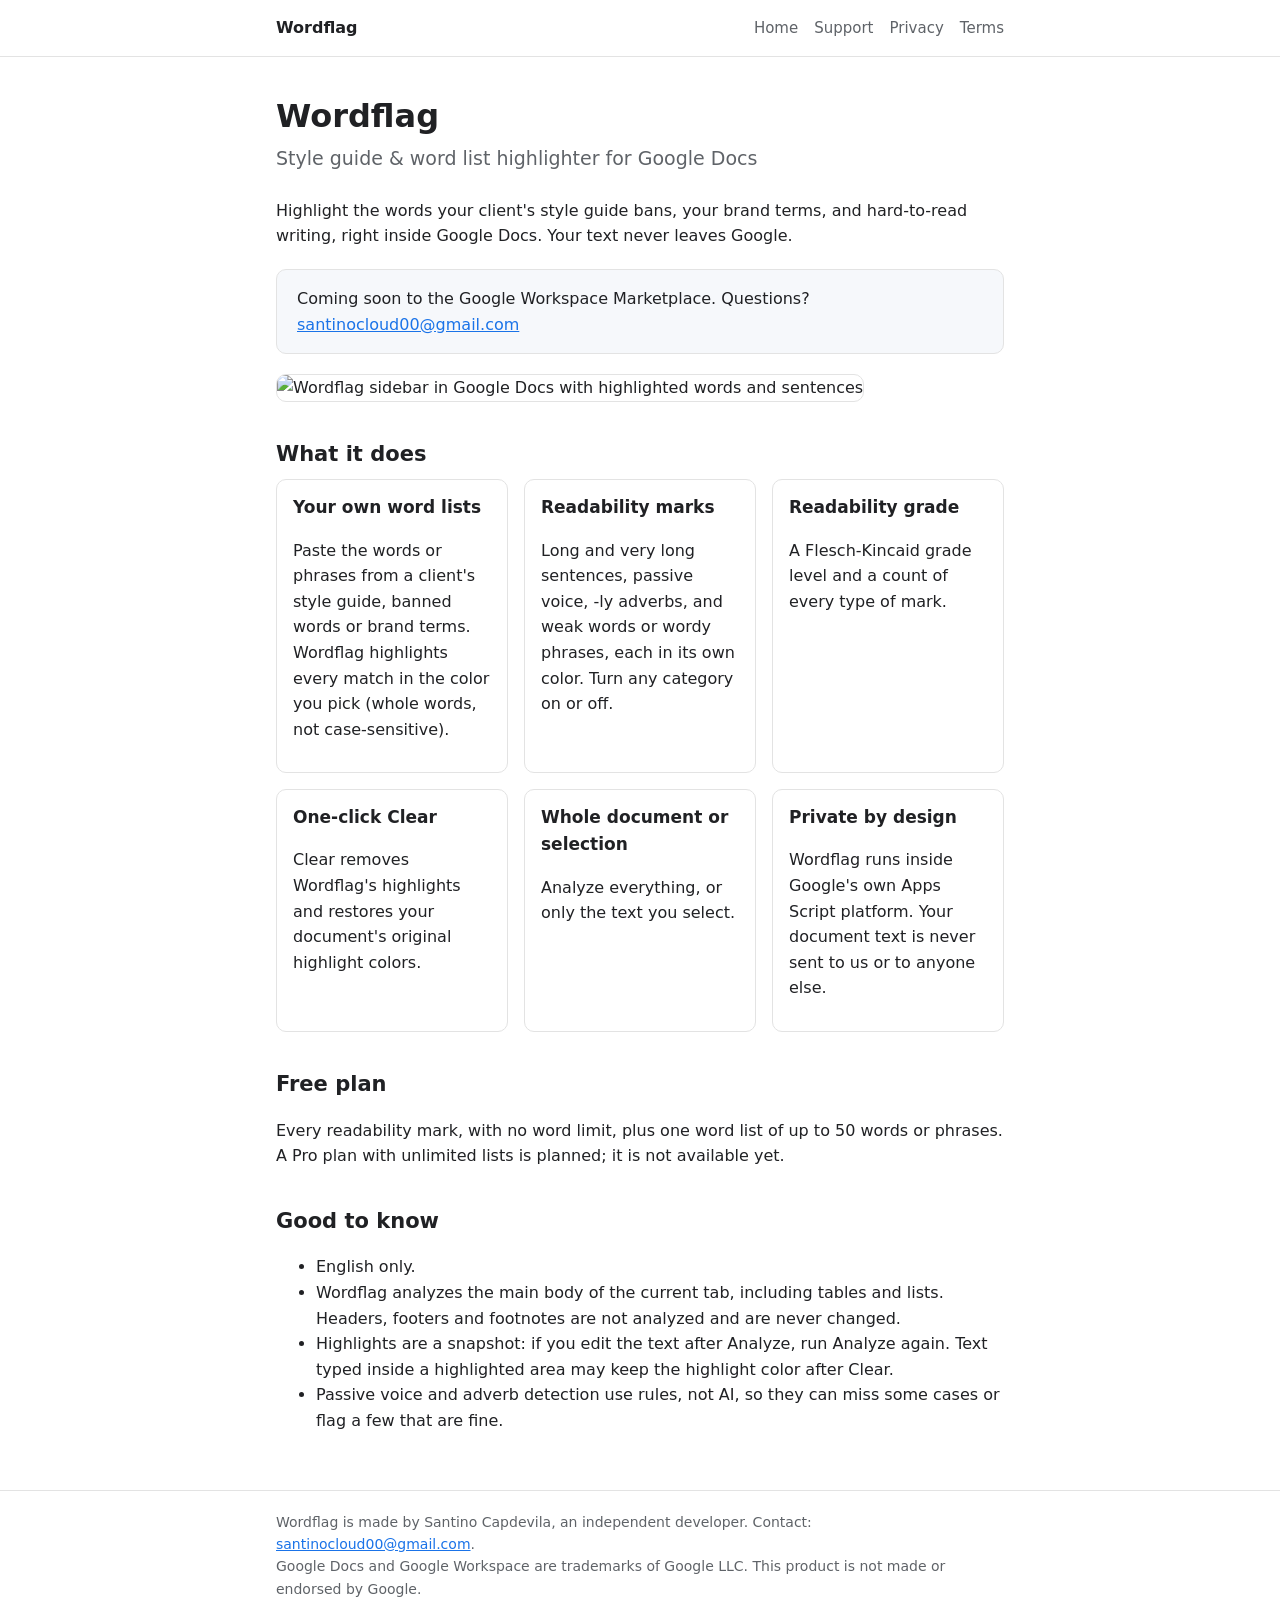
==== wordflag/index.html @ ca5a8b22 "Wordflag pages: home, privacy, terms, support" ====
<!doctype html>
<html lang="en">
<head>
<meta charset="utf-8">
<meta name="viewport" content="width=device-width, initial-scale=1">
<title>Wordflag: Style guide &amp; word list highlighter for Google Docs</title>
<meta name="description" content="Highlight the words your client&#39;s style guide bans, your brand terms, and hard-to-read writing, right inside Google Docs. Your text never leaves Google.">

<link rel="stylesheet" href="/site.css">
</head>
<body>
<header><div class="in"><a class="brand" href="/wordflag/">Wordflag</a><nav><a href="/wordflag/">Home</a><a href="/wordflag/support.html">Support</a><a href="/wordflag/privacy.html">Privacy</a><a href="/wordflag/terms.html">Terms</a></nav></div></header>
<main>

<h1>Wordflag</h1>
<p class="lead">Style guide &amp; word list highlighter for Google Docs</p>
<p>Highlight the words your client&#39;s style guide bans, your brand terms, and hard-to-read writing, right inside Google Docs. Your text never leaves Google.</p>
<p class="box">Coming soon to the Google Workspace Marketplace. Questions? <a href="mailto:santinocloud00@gmail.com">santinocloud00@gmail.com</a></p>
<img class="shot" src="screenshot-1.png" alt="Wordflag sidebar in Google Docs with highlighted words and sentences">
<h2>What it does</h2>
<div class="grid">
<div><h3>Your own word lists</h3><p>Paste the words or phrases from a client&#39;s style guide, banned words or brand terms. Wordflag highlights every match in the color you pick (whole words, not case-sensitive).</p></div>
<div><h3>Readability marks</h3><p>Long and very long sentences, passive voice, -ly adverbs, and weak words or wordy phrases, each in its own color. Turn any category on or off.</p></div>
<div><h3>Readability grade</h3><p>A Flesch-Kincaid grade level and a count of every type of mark.</p></div>
<div><h3>One-click Clear</h3><p>Clear removes Wordflag&#39;s highlights and restores your document&#39;s original highlight colors.</p></div>
<div><h3>Whole document or selection</h3><p>Analyze everything, or only the text you select.</p></div>
<div><h3>Private by design</h3><p>Wordflag runs inside Google&#39;s own Apps Script platform. Your document text is never sent to us or to anyone else.</p></div>
</div>
<h2>Free plan</h2>
<p>Every readability mark, with no word limit, plus one word list of up to 50 words or phrases. A Pro plan with unlimited lists is planned; it is not available yet.</p>
<h2>Good to know</h2>
<ul><li>English only.</li><li>Wordflag analyzes the main body of the current tab, including tables and lists. Headers, footers and footnotes are not analyzed and are never changed.</li><li>Highlights are a snapshot: if you edit the text after Analyze, run Analyze again. Text typed inside a highlighted area may keep the highlight color after Clear.</li><li>Passive voice and adverb detection use rules, not AI, so they can miss some cases or flag a few that are fine.</li></ul>

</main>
<footer><div class="in">Wordflag is made by Santino Capdevila, an independent developer. Contact: <a href="mailto:santinocloud00@gmail.com">santinocloud00@gmail.com</a>.<br>Google Docs and Google Workspace are trademarks of Google LLC. This product is not made or endorsed by Google.</div></footer>
</body>
</html>
---- site.css ----
:root { --text:#202124; --muted:#5f6368; --line:#e3e3e3; --accent:#1a73e8; --bg:#ffffff; --soft:#f6f8fb; }
@media (prefers-color-scheme: dark) { :root { --text:#e8eaed; --muted:#9aa0a6; --line:#3c4043; --accent:#8ab4f8; --bg:#202124; --soft:#2a2b2e; } }
* { box-sizing: border-box; }
body { margin:0; background:var(--bg); color:var(--text); font:16px/1.6 system-ui, -apple-system, "Segoe UI", Roboto, Arial, sans-serif; }
main, header .in, footer .in { max-width: 760px; margin: 0 auto; padding: 0 16px; }
header { border-bottom:1px solid var(--line); }
header .in { display:flex; gap:16px; align-items:center; justify-content:space-between; height:56px; }
header a.brand { font-weight:600; color:var(--text); text-decoration:none; }
nav a { margin-left:16px; color:var(--muted); text-decoration:none; font-size:15px; }
nav a:hover, a:hover { text-decoration:underline; }
a { color:var(--accent); }
h1 { font-size:32px; line-height:1.2; margin:40px 0 8px; }
h2 { font-size:21px; margin:36px 0 8px; }
h3 { font-size:17px; margin:20px 0 4px; }
.lead { font-size:19px; color:var(--muted); margin:0 0 24px; }
.box { background:var(--soft); border:1px solid var(--line); border-radius:10px; padding:16px 20px; margin:20px 0; }
.grid { display:grid; grid-template-columns:repeat(auto-fit,minmax(220px,1fr)); gap:16px; }
.grid div { border:1px solid var(--line); border-radius:10px; padding:14px 16px; }
.grid h3 { margin-top:0; }
.shot { width:100%; border:1px solid var(--line); border-radius:10px; }
table { border-collapse:collapse; width:100%; font-size:15px; }
th, td { text-align:left; vertical-align:top; padding:8px; border-bottom:1px solid var(--line); }
code { font-size:13px; word-break:break-all; }
.muted { color:var(--muted); }
footer { border-top:1px solid var(--line); margin-top:56px; }
footer .in { padding:20px 16px 40px; color:var(--muted); font-size:14px; }
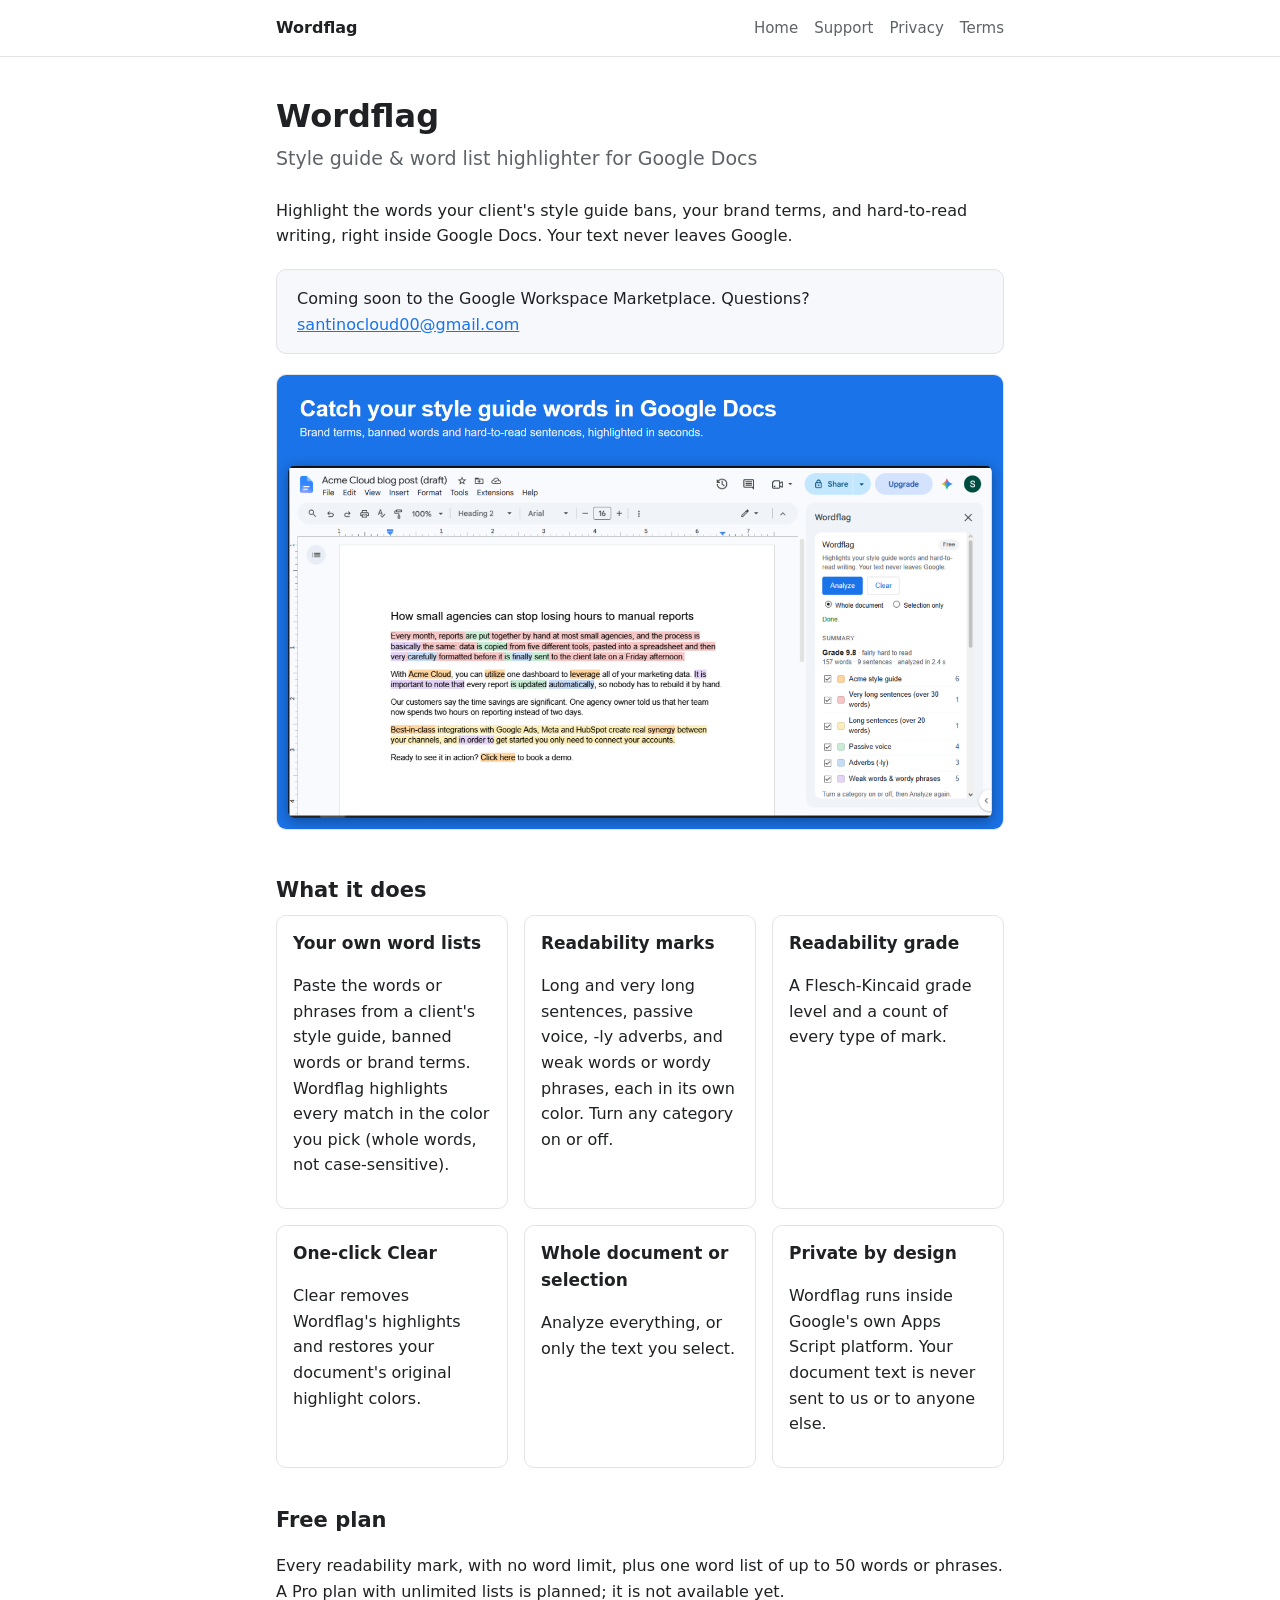
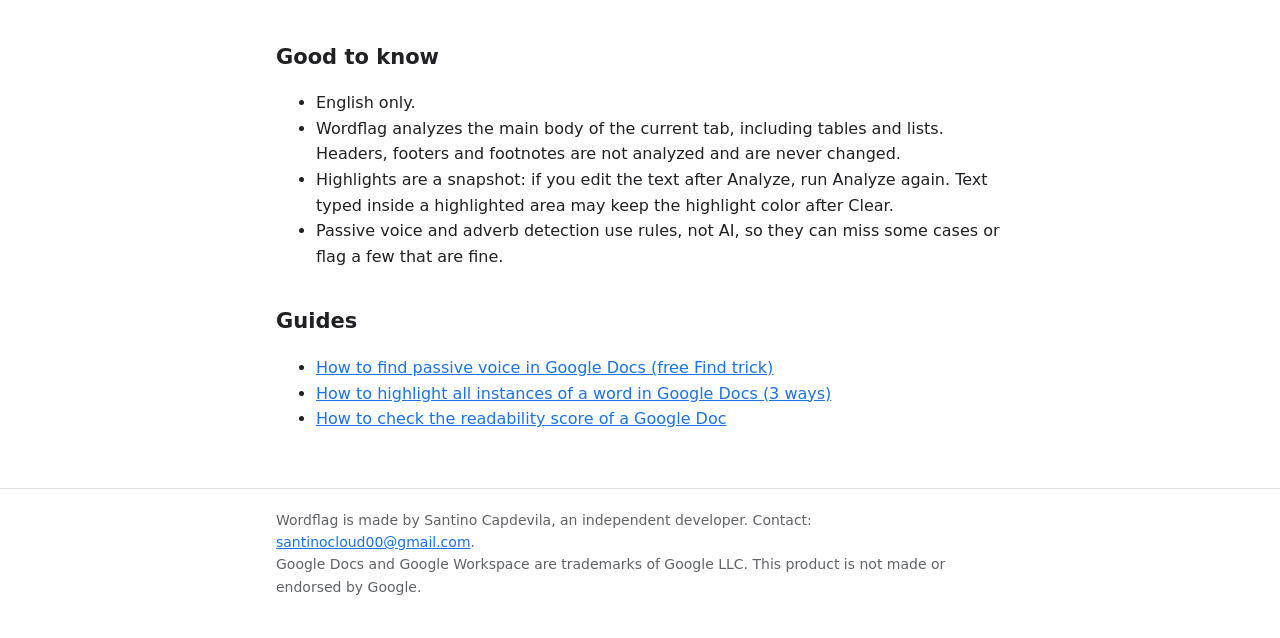
==== commit 179363f9: "Wordflag guides (highlight all instances, readability score, passive voice), sitemap and robots; res" ====
--- a/wordflag/index.html
+++ b/wordflag/index.html
@@ -30,6 +30,8 @@
 <p>Every readability mark, with no word limit, plus one word list of up to 50 words or phrases. A Pro plan with unlimited lists is planned; it is not available yet.</p>
 <h2>Good to know</h2>
 <ul><li>English only.</li><li>Wordflag analyzes the main body of the current tab, including tables and lists. Headers, footers and footnotes are not analyzed and are never changed.</li><li>Highlights are a snapshot: if you edit the text after Analyze, run Analyze again. Text typed inside a highlighted area may keep the highlight color after Clear.</li><li>Passive voice and adverb detection use rules, not AI, so they can miss some cases or flag a few that are fine.</li></ul>
+<h2>Guides</h2>
+<ul><li><a href="/wordflag/guides/find-passive-voice-google-docs.html">How to find passive voice in Google Docs (free Find trick)</a></li><li><a href="/wordflag/guides/highlight-all-instances-of-a-word-google-docs.html">How to highlight all instances of a word in Google Docs (3 ways)</a></li><li><a href="/wordflag/guides/readability-score-google-docs.html">How to check the readability score of a Google Doc</a></li></ul>
 
 </main>
 <footer><div class="in">Wordflag is made by Santino Capdevila, an independent developer. Contact: <a href="mailto:santinocloud00@gmail.com">santinocloud00@gmail.com</a>.<br>Google Docs and Google Workspace are trademarks of Google LLC. This product is not made or endorsed by Google.</div></footer>
--- a/site.css
+++ b/site.css
@@ -22,6 +22,8 @@
 table { border-collapse:collapse; width:100%; font-size:15px; }
 th, td { text-align:left; vertical-align:top; padding:8px; border-bottom:1px solid var(--line); }
 code { font-size:13px; word-break:break-all; }
+pre { background:var(--soft); border:1px solid var(--line); border-radius:10px; padding:12px 16px; overflow-x:auto; }
+pre code { word-break:normal; }
 .muted { color:var(--muted); }
 footer { border-top:1px solid var(--line); margin-top:56px; }
 footer .in { padding:20px 16px 40px; color:var(--muted); font-size:14px; }
